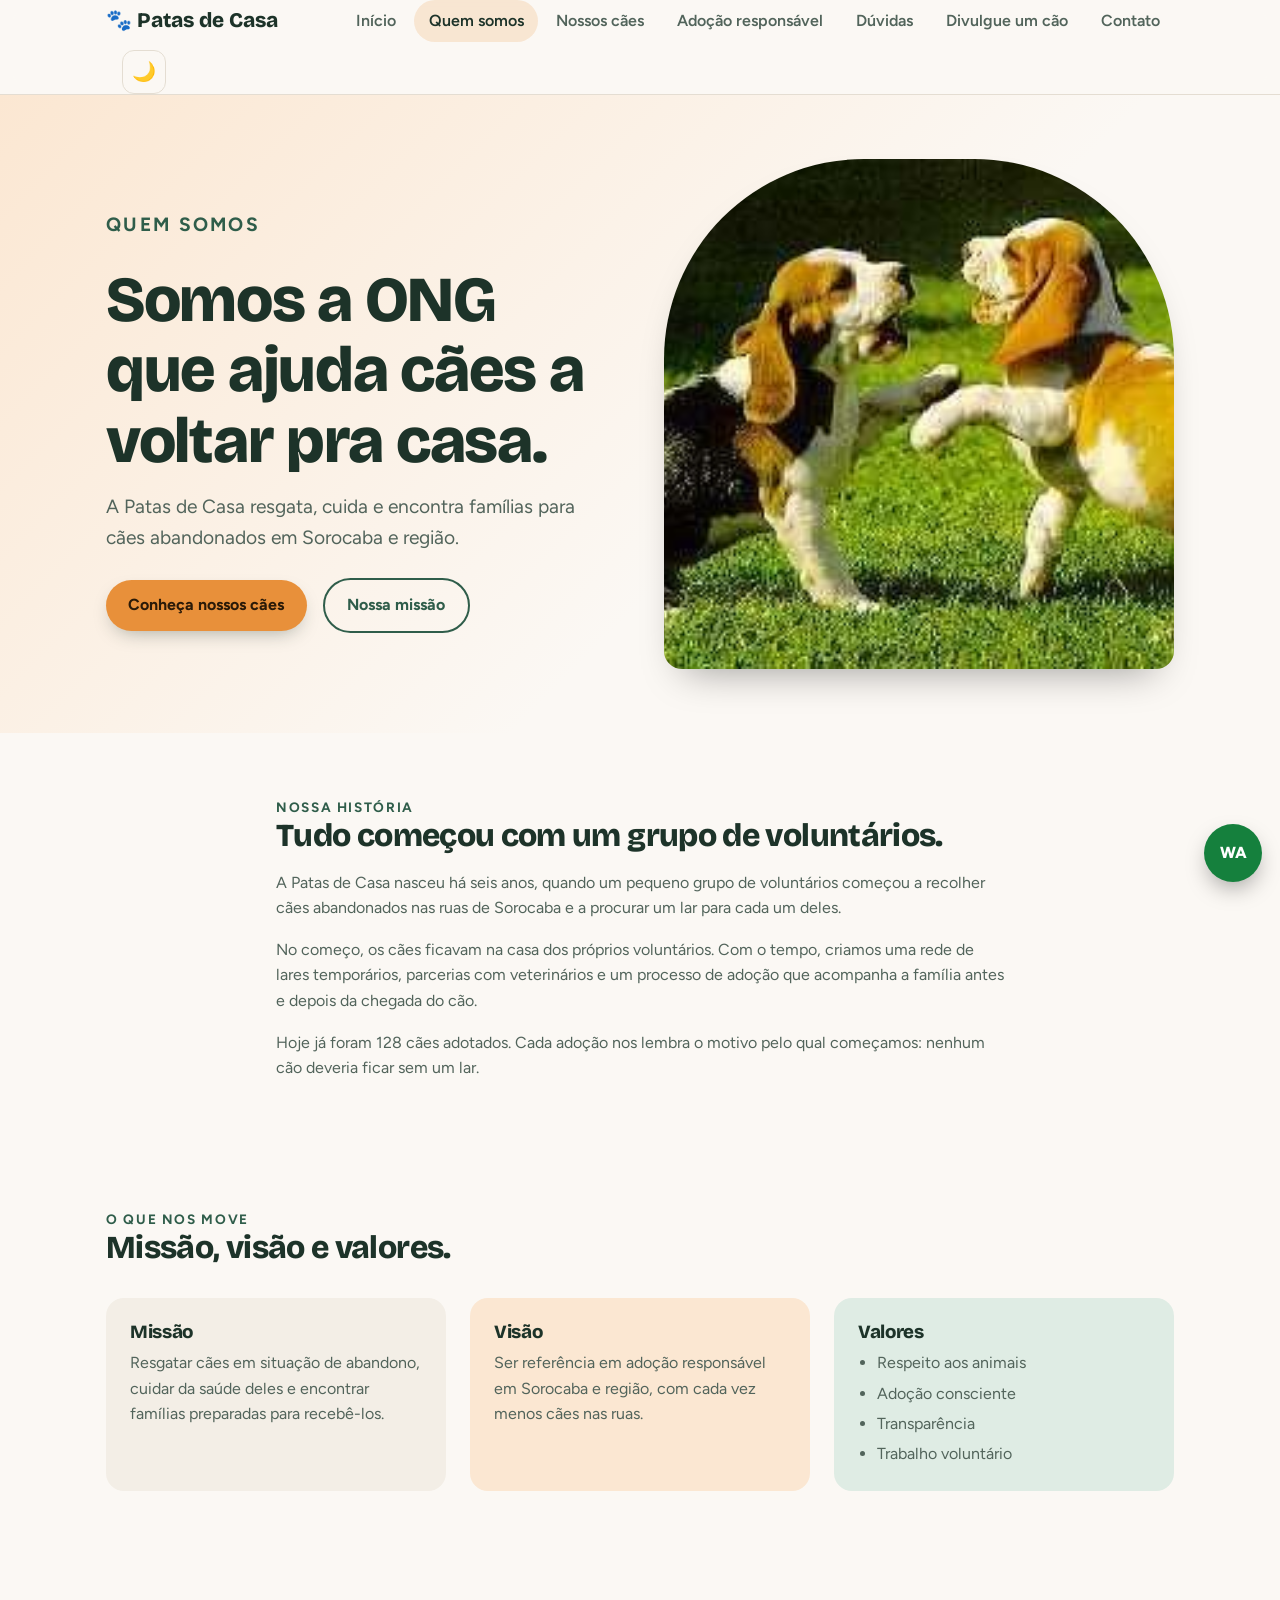
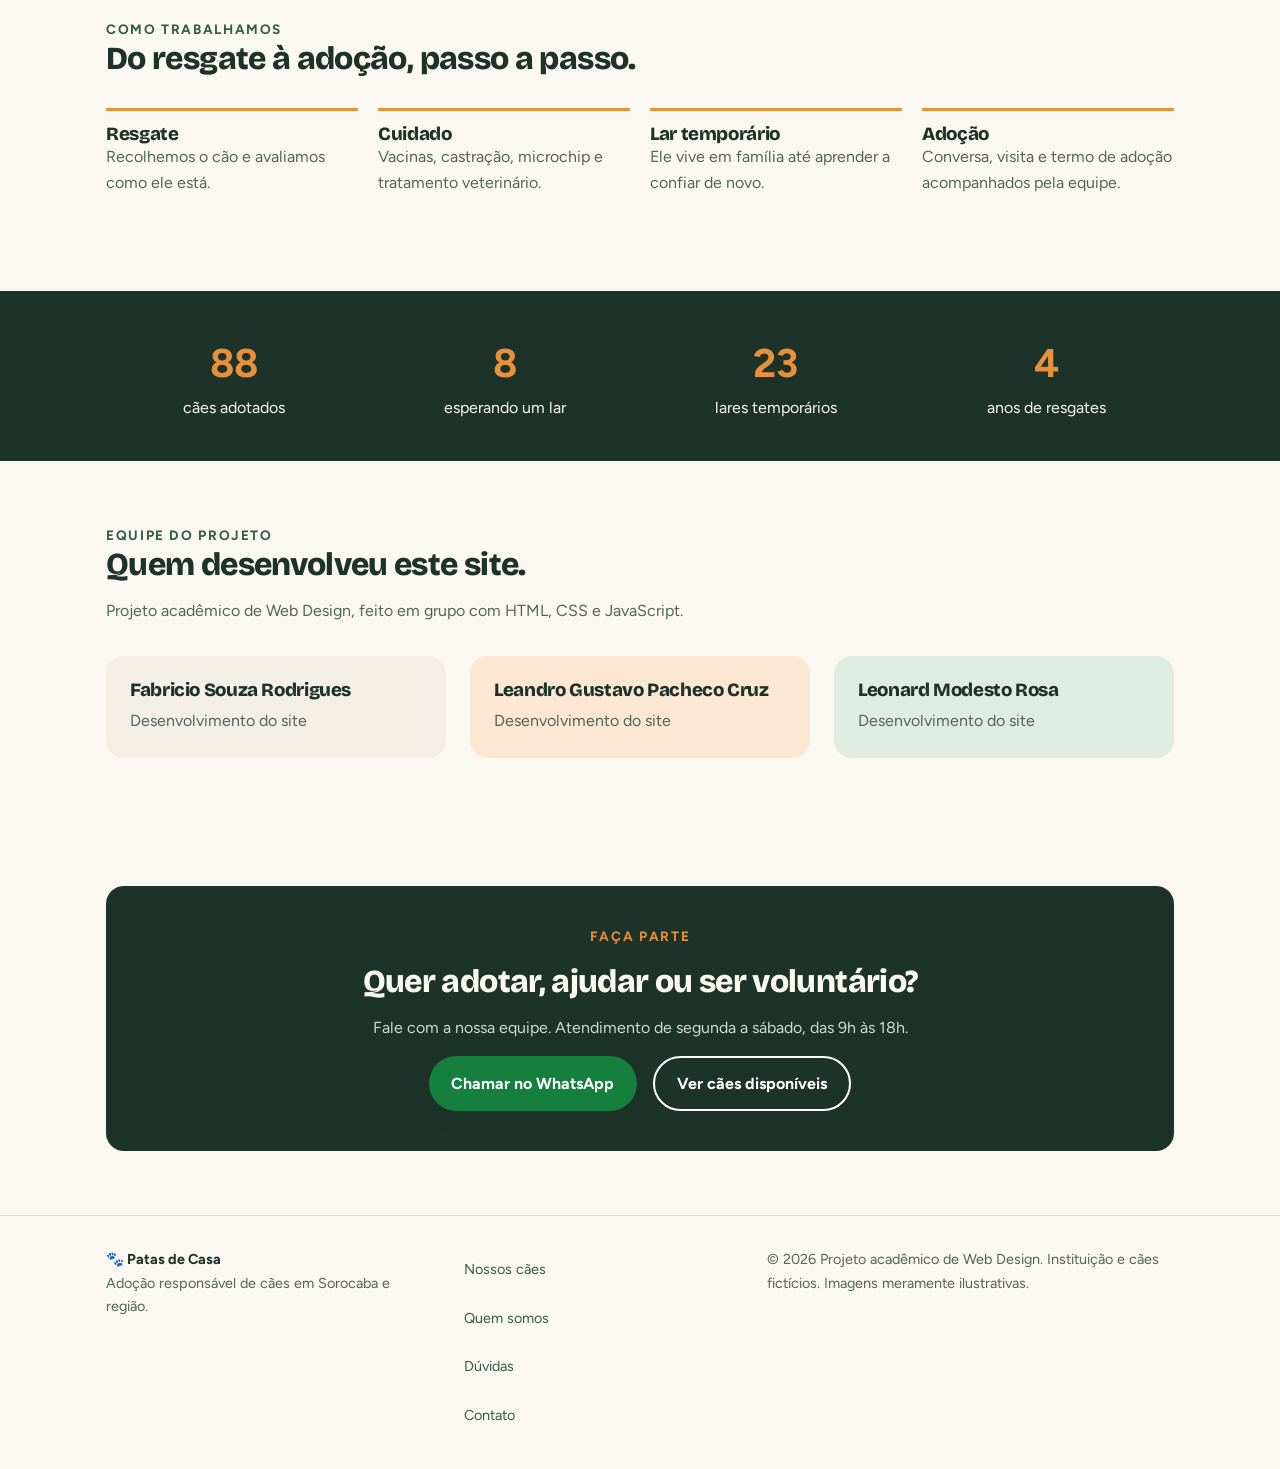
==== quem-somos.html @ 59cb6c32 "1.7.1 - Add dados na pagina Quem somos" ====
<!DOCTYPE html>
<!-- Página "Quem somos": usa o mesmo style.css e o mesmo js/script.js do index.html. -->
<html lang="pt-BR">
<head>
  <!-- Codificação UTF-8: garante acentos e emojis corretos. -->
  <meta charset="UTF-8">
  <!-- Faz a página se ajustar à largura do celular. -->
  <meta name="viewport" content="width=device-width, initial-scale=1">
  <!-- Título da aba e descrição para buscadores (SEO): cada página tem os seus. -->
  <title>Quem somos | Patas de Casa</title>
  <meta name="description" content="Conheça a Patas de Casa: nossa história, missão, visão, valores e como resgatamos e damos um lar a cães em Sorocaba e região.">
  <link rel="preconnect" href="https://fonts.googleapis.com">
  <link rel="stylesheet" href="https://fonts.googleapis.com/css2?family=Bricolage+Grotesque:wght@800&family=Figtree:wght@400;600;700&display=swap">
  <!-- CSS externo: o mesmo arquivo do index.html. -->
  <link rel="stylesheet" href="style.css">
  <!-- Define o tema ANTES da página ser desenhada (evita "piscar" de cor). -->
  <script>
    try {
      var tema = localStorage.getItem("tema") || (matchMedia("(prefers-color-scheme: dark)").matches ? "escuro" : "claro");
      document.documentElement.setAttribute("data-tema", tema);
    } catch (erro) { /* sem localStorage: o script.js define o tema depois */ }
  </script>
</head>
<body>

<!-- CABEÇALHO igual ao do index.html. Os links usam index.html#id para voltar à página inicial na seção certa. -->
<header class="site-header">
  <nav class="wrap nav" aria-label="Menu principal">
    <a class="logo" href="index.html">🐾 Patas de Casa</a>
    <button class="menu-toggle" type="button" aria-expanded="false" aria-controls="menu" aria-label="Abrir menu">☰</button>
    <ul class="menu" id="menu">
      <li><a href="index.html#inicio">Início</a></li>
      <!-- aria-current="page" marca a página atual (leitores de tela leem isso e o CSS destaca o link). -->
      <li><a href="quem-somos.html" aria-current="page">Quem somos</a></li>
      <li><a href="index.html#caes">Nossos cães</a></li>
      <li><a href="index.html#guia">Adoção responsável</a></li>
      <li><a href="index.html#faq">Dúvidas</a></li>
      <li><a href="index.html#divulgue">Divulgue um cão</a></li>
      <li><a href="index.html#sobre">Contato</a></li>
    </ul>
    <button class="tema-toggle" type="button" aria-label="Ativar tema escuro">🌙</button>
  </nav>
</header>

<main>
  <!-- ABERTURA: título (h1) e foto. O id="inicio" é o destino do botão de voltar ao topo. -->
  <section id="inicio" class="hero">
    <div class="wrap hero-grid">
      <div>
        <p class="eyebrow">Quem somos</p>
        <h1>Somos a ONG que ajuda cães a voltar pra casa.</h1>
        <p>A Patas de Casa resgata, cuida e encontra famílias para cães abandonados em Sorocaba e região.</p>
        <div class="hero-actions">
          <a class="btn" href="index.html#caes">Conheça nossos cães</a>
          <a class="btn btn-outline" href="#missao">Nossa missão</a>
        </div>
      </div>
      <img src="img/hero-brincando.jpg" alt="Dois filhotes de beagle brincando na grama">
    </div>
  </section>

  <!-- NOSSA HISTÓRIA: texto corrido em uma coluna estreita (mais fácil de ler). -->
  <section id="historia">
    <div class="wrap texto-largo">
      <p class="eyebrow">Nossa história</p>
      <h2>Tudo começou com um grupo de voluntários.</h2>
      <p>A Patas de Casa nasceu há seis anos, quando um pequeno grupo de voluntários começou a recolher cães abandonados nas ruas de Sorocaba e a procurar um lar para cada um deles.</p>
      <p>No começo, os cães ficavam na casa dos próprios voluntários. Com o tempo, criamos uma rede de lares temporários, parcerias com veterinários e um processo de adoção que acompanha a família antes e depois da chegada do cão.</p>
      <p>Hoje já foram 128 cães adotados. Cada adoção nos lembra o motivo pelo qual começamos: nenhum cão deveria ficar sem um lar.</p>
    </div>
  </section>

  <!-- MISSÃO, VISÃO E VALORES: 3 cartões (reaproveita as classes help-grid e help do CSS). -->
  <section id="missao">
    <div class="wrap">
      <p class="eyebrow">O que nos move</p>
      <h2>Missão, visão e valores.</h2>
      <div class="help-grid">
        <article class="help">
          <h3>Missão</h3>
          <p>Resgatar cães em situação de abandono, cuidar da saúde deles e encontrar famílias preparadas para recebê-los.</p>
        </article>
        <article class="help">
          <h3>Visão</h3>
          <p>Ser referência em adoção responsável em Sorocaba e região, com cada vez menos cães nas ruas.</p>
        </article>
        <article class="help">
          <h3>Valores</h3>
          <ul class="lista-valores">
            <li>Respeito aos animais</li>
            <li>Adoção consciente</li>
            <li>Transparência</li>
            <li>Trabalho voluntário</li>
          </ul>
        </article>
      </div>
    </div>
  </section>

  <!-- COMO TRABALHAMOS: 4 passos em lista ordenada (ol), igual ao guia do index.html. -->
  <section id="trabalho">
    <div class="wrap">
      <p class="eyebrow">Como trabalhamos</p>
      <h2>Do resgate à adoção, passo a passo.</h2>
      <ol class="steps">
        <li><h3>Resgate</h3><p>Recolhemos o cão e avaliamos como ele está.</p></li>
        <li><h3>Cuidado</h3><p>Vacinas, castração, microchip e tratamento veterinário.</p></li>
        <li><h3>Lar temporário</h3><p>Ele vive em família até aprender a confiar de novo.</p></li>
        <li><h3>Adoção</h3><p>Conversa, visita e termo de adoção acompanhados pela equipe.</p></li>
      </ol>
    </div>
  </section>

  <!-- NÚMEROS: mesma faixa do index.html (o JavaScript anima a contagem quando ela aparece na tela). -->
  <div class="stats">
    <div class="wrap">
      <div><strong>128</strong>cães adotados</div>
      <div><strong>12</strong>esperando um lar</div>
      <div><strong>34</strong>lares temporários</div>
      <div><strong>6</strong>anos de resgates</div>
    </div>
  </div>

  <!-- EQUIPE DO PROJETO: quem desenvolveu este site. -->
  <section id="equipe">
    <div class="wrap">
      <p class="eyebrow">Equipe do projeto</p>
      <h2>Quem desenvolveu este site.</h2>
      <p>Projeto acadêmico de Web Design, feito em grupo com HTML, CSS e JavaScript.</p>
      <div class="help-grid">
        <article class="help">
          <h3>Fabricio Souza Rodrigues</h3>
          <p>Desenvolvimento do site</p>
        </article>
        <article class="help">
          <h3>Leandro Gustavo Pacheco Cruz</h3>
          <p>Desenvolvimento do site</p>
        </article>
        <article class="help">
          <h3>Leonard Modesto Rosa</h3>
          <p>Desenvolvimento do site</p>
        </article>
      </div>
    </div>
  </section>

  <!-- CHAMADA FINAL: cartão escuro com dois botões. O id="sobre" é o mesmo do index.html. -->
  <section id="sobre">
    <div class="wrap">
      <div class="contact center">
        <p class="eyebrow" style="color: var(--accent);">Faça parte</p>
        <h2>Quer adotar, ajudar ou ser voluntário?</h2>
        <p>Fale com a nossa equipe. Atendimento de segunda a sábado, das 9h às 18h.</p>
        <div class="contact-actions">
          <a class="btn btn-whats" href="https://wa.me/5514996895439">Chamar no WhatsApp</a>
          <a class="btn btn-outline" href="index.html#caes">Ver cães disponíveis</a>
        </div>
      </div>
    </div>
  </section>
</main>

<!-- RODAPÉ igual ao do index.html. O número do ano é preenchido pelo JavaScript. -->
<footer class="site-footer">
  <div class="wrap footer-grid">
    <div>
      <strong>🐾 Patas de Casa</strong>
      <p>Adoção responsável de cães em Sorocaba e região.</p>
    </div>
    <nav aria-label="Rodapé">
      <a href="index.html#caes">Nossos cães</a>
      <a href="quem-somos.html">Quem somos</a>
      <a href="index.html#faq">Dúvidas</a>
      <a href="index.html#sobre">Contato</a>
    </nav>
    <p>© <span id="ano">2026</span> Projeto acadêmico de Web Design. Instituição e cães fictícios. Imagens meramente ilustrativas.</p>
  </div>
</footer>

<aside aria-label="Atalhos">
  <a class="topo" href="#inicio" aria-label="Voltar ao topo">↑</a>
  <a class="whats-float" href="https://wa.me/5514996895439" aria-label="Falar com a equipe pelo WhatsApp">WA</a>
</aside>

<!-- JavaScript: o mesmo script do index.html (cada função confere se os elementos existem, então não dá erro aqui). -->
<script src="js/script.js"></script>

</body>
</html>
---- style.css ----
/* =========================================================
   PATAS DE CASA - style.css (CSS externo, ligado pelo <link>)
   Propriedades "extras" estao marcadas com [EXTRA n]
   ========================================================= */

/* ---------- 1. Variaveis e reset ---------- */
/* VARIÁVEIS CSS: guardam as cores. Para mudar o visual do site todo, edite aqui. */
:root {
  --bg: #fbf8f4;
  --ink: #1d3329;
  --soft: #52645b;
  --line: #e4ddd2;
  --accent: #e8903a;
  --forest: #2f5d4a;
  --whats: #15803d; /* verde escurecido: branco sobre ele tem contraste 5,0:1 (o mínimo é 4,5:1) */
}
/* Reset: tira margens padrão e faz width/height incluírem padding e borda (box-sizing). */
* { box-sizing: border-box; margin: 0; padding: 0; }

/* ---------- 2. Texto e cores ---------- */
/* Rolagem suave ao clicar nos links do menu. */
html { scroll-behavior: smooth; }              /* [EXTRA 1] rolagem suave */
/* Estilo base: fonte, tamanho, cor do texto e fundo. */
body {
  font-family: "Figtree", "Segoe UI", sans-serif;  /* font-family */
  font-size: 1rem;                                 /* font-size */
  line-height: 1.6;                                /* line-height */
  color: var(--ink);                               /* color */
  background-color: var(--bg);                     /* background-color */
}
/* Estilo comum dos títulos: fonte, peso, espaçamento entre letras. */
h1, h2, h3 {
  font-family: "Bricolage Grotesque", "Trebuchet MS", sans-serif;
  font-weight: 800;                                /* font-weight */
  line-height: 1.1;
  letter-spacing: -0.02em;                         /* letter-spacing */
  text-wrap: balance;                              /* [EXTRA 2] quebra equilibrada */
}
/* Título principal com tamanho fluido (clamp: mínimo, ideal, máximo). */
h1 { font-size: clamp(2.4rem, 6vw, 4rem); }        /* [EXTRA 3] clamp(): fonte fluida */
/* Tamanho e margem inferior dos subtítulos. */
h2 { font-size: 2rem; margin-bottom: 1rem; }       /* margin */
/* Parágrafos em cinza-esverdeado, mais suave que o texto principal. */
p { color: var(--soft); }
/* Links sem sublinhado, na cor verde de apoio. */
a { color: var(--forest); text-decoration: none; } /* text-decoration */
/* Cor do texto quando o usuário o seleciona. */
::selection { background: var(--accent); color: #fff; } /* [EXTRA 4] cor ao selecionar texto */
/* Imagens nunca passam da largura da caixa (responsivo). */
img { max-width: 100%; display: block; }
/* Pequeno rótulo em maiúsculas acima dos títulos. */
.eyebrow { text-transform: uppercase; letter-spacing: 0.12em; font-size: 0.85rem; font-weight: 700; color: var(--forest); } /* text-transform */

/* ---------- 3. Caixa, largura e alinhamento ---------- */
/* Contêiner central: limita a largura a 1100px e centraliza com margin auto. */
.wrap { width: 100%; max-width: 1100px; margin: 0 auto; padding: 0 16px; } /* width, max-width, margin */
/* Espaço vertical das seções; scroll-margin-top evita o menu fixo cobrir o título. */
section { padding: 4rem 0; scroll-margin-top: 80px; } /* [EXTRA 5] ancora nao fica escondida sob o menu */
/* Centraliza o texto. */
.center { text-align: center; }                    /* text-align */

/* ---------- 4. Cabecalho fixo e menu (position, flexbox) ---------- */
/* Cabeçalho fixo (sticky) com efeito de vidro fosco (backdrop-filter). */
.site-header {
  position: sticky; top: 0; z-index: 50;           /* position, z-index */
  background-color: rgba(251, 248, 244, 0.85);
  backdrop-filter: blur(10px);                     /* [EXTRA 6] vidro fosco */
  border-bottom: 1px solid var(--line);            /* border */
}
/* Flexbox: logo à esquerda e menu à direita, alinhados ao centro vertical. */
.nav { display: flex; justify-content: space-between; align-items: center; min-height: 70px; flex-wrap: wrap; gap: 0.5rem; } /* display:flex */
/* Estilo do nome Patas de Casa. */
.logo { font-family: "Bricolage Grotesque", sans-serif; font-size: 1.3rem; font-weight: 800; color: var(--ink); }
/* Links em linha (flex), sem marcadores de lista. */
.menu { display: flex; gap: 0.25rem; list-style: none; flex-wrap: wrap; } /* list-style */
/* Links do menu em formato de pílula (border-radius alto). */
.menu a { display: block; padding: 0.5rem 0.9rem; border-radius: 999px; color: var(--soft); font-weight: 600; transition: background-color 0.2s, color 0.2s; }
/* Ao passar o mouse, o link ganha fundo e cor mais escura. */
.menu a:hover { background-color: #f3eee6; color: var(--ink); }  /* :hover */

/* ---------- 5. Botoes ---------- */
/* Botão base: pílula laranja com sombra e transição suave. */
.btn {
  padding: 0.8rem 1.4rem;                          /* display: veja bloco 22 (inline-flex) */
  border-radius: 999px;                            /* border-radius */
  background-color: var(--accent); color: #2a1a08; font-weight: 700;
  box-shadow: 0 8px 20px -8px rgba(29, 51, 41, 0.4); /* box-shadow */
  cursor: pointer;                                 /* cursor */
  transition: transform 0.2s ease, box-shadow 0.2s ease; /* transition */
}
/* No hover o botão sobe 3px (transform) e a sombra aumenta. */
.btn:hover { transform: translateY(-3px); box-shadow: 0 14px 24px -10px rgba(29, 51, 41, 0.5); } /* [EXTRA 7] transform */
/* Variação verde do botão, para ações de WhatsApp. */
.btn-whats { background-color: var(--whats); color: #fff; }
/* Contorno visível ao navegar pelo teclado (acessibilidade). */
.btn:focus-visible, input:focus-visible, textarea:focus-visible { outline: 3px solid var(--accent); outline-offset: 3px; }

/* ---------- 6. Hero (grid + gradiente) ---------- */
/* Fundo em degradê (linear-gradient) da seção inicial. */
.hero { background: linear-gradient(135deg, #fbe7d2 0%, var(--bg) 60%); } /* [EXTRA 8] gradiente */
/* Grid de 2 colunas iguais com espaço (gap) entre elas. */
.hero-grid { display: grid; grid-template-columns: 1fr 1fr; gap: 3rem; align-items: center; } /* display:grid */
/* Parágrafo do hero: margens e fonte maior. */
.hero-grid p { margin: 1rem 0 1.5rem; font-size: 1.2rem; }
/* Foto com topo em arco, quadrada (aspect-ratio) e sem distorção (object-fit: cover). */
.hero img { border-radius: 200px 200px 18px 18px; width: 100%; aspect-ratio: 1 / 1; object-fit: cover; box-shadow: 0 20px 40px -20px rgba(0,0,0,.4); } /* [EXTRA 9] aspect-ratio + object-fit */

/* ---------- 7. Numeros ---------- */
/* Faixa escura dos números. */
.stats { background-color: var(--ink); color: var(--bg); padding: 2.5rem 0; }
/* Texto centralizado. A organização em colunas agora é flexbox (bloco 22). */
.stats .wrap { text-align: center; }
/* Números grandes em laranja. */
.stats strong { display: block; font-size: 2.5rem; color: var(--accent); }

/* ---------- 8. Cards dos caes ---------- */
/* Grade responsiva: auto-fill com minmax cria quantas colunas de 240px couberem. */
.dog-grid { display: grid; grid-template-columns: repeat(auto-fill, minmax(240px, 1fr)); gap: 1.5rem; margin-top: 2rem; }
/* Card branco com borda, cantos arredondados e transição para o hover. */
.dog-card { background-color: #fff; border: 1px solid var(--line); border-radius: 18px; overflow: hidden; transition: transform 0.25s, box-shadow 0.25s; } /* overflow */
/* Efeito de elevação ao passar o mouse. */
.dog-card:hover { transform: translateY(-6px); box-shadow: 0 16px 30px -14px rgba(29, 51, 41, 0.35); }
/* Foto com altura fixa, cortada com object-fit: cover. */
.dog-card img { width: 100%; height: 220px; object-fit: cover; transition: transform 0.5s; }
/* Zoom leve na foto ao passar o mouse. */
.dog-card:hover img { transform: scale(1.08); }
/* overflow hidden: o zoom da foto não vaza para fora da moldura. position relative: referência para a etiqueta de sexo. */
.dog-card .photo { overflow: hidden; position: relative; }
/* Área de texto do card, organizada em grid com espaçamento. */
.dog-card .body { padding: 1rem 1.2rem 1.3rem; } /* layout flex: bloco 22 */
/* Tamanho do nome do cão. */
.dog-card h3 { font-size: 1.35rem; }
/* Etiquetinha arredondada (características do cão). */
.chip { display: inline-block; background-color: #fbe7d2; color: var(--ink); font-size: 0.8rem; font-weight: 600; padding: 0.2rem 0.65rem; border-radius: 999px; }
/* Cão adotado: foto em preto e branco e meio transparente. */
.adotado img { filter: grayscale(100%); opacity: 0.6; } /* [EXTRA 10] filter + opacity */

/* ---------- 9. Guia, tabela e listas ---------- */
/* Grade de 4 colunas para os passos da adoção. */
.steps { display: grid; grid-template-columns: repeat(4, 1fr); gap: 1.25rem; margin: 2rem 0; list-style: none; }
/* Linha laranja no topo de cada passo. */
.steps li { border-top: 3px solid var(--accent); padding-top: 0.8rem; }
/* Moldura da tabela; overflow-x auto cria rolagem horizontal no celular. */
.table-wrap { overflow-x: auto; border: 1px solid var(--line); border-radius: 18px; background-color: #fff; }
/* Tabela de largura total com bordas unidas (border-collapse). */
table { width: 100%; border-collapse: collapse; min-width: 520px; }
/* Espaçamento e linha inferior das células. */
th, td { text-align: left; padding: 0.85rem 1rem; border-bottom: 1px solid var(--line); }
/* Cabeçalho da tabela: fundo claro e letras maiúsculas. */
th { background-color: #f3eee6; font-size: 0.85rem; text-transform: uppercase; }
/* Destaca a linha da tabela sob o mouse. */
tr:hover td { background-color: #fbf3e8; }          /* hover na linha */

/* ---------- 10. Formulario ---------- */
/* Cartão do formulário (grid com espaço entre os campos). */
form { display: grid; gap: 1rem; max-width: 640px; background-color: #fff; border: 1px solid var(--line); border-radius: 18px; padding: 1.5rem; }
/* Rótulos dos campos em negrito. */
label { font-weight: 600; }
/* Campos herdam a fonte da página, ocupam toda a largura e têm borda arredondada. */
input, textarea { font: inherit; width: 100%; padding: 0.7rem 0.85rem; border: 1.5px solid var(--line); border-radius: 10px; accent-color: var(--accent); }
/* Campo em foco ganha borda verde. */
input:focus, textarea:focus { border-color: var(--forest); outline: none; }
/* Borda vermelha em campo inválido, só depois de preenchido (:placeholder-shown). */
input:invalid:not(:placeholder-shown), textarea:invalid:not(:placeholder-shown) { border-color: #b3402a; } /* validacao visual so com CSS */
/* Altura mínima e redimensionamento só na vertical. */
textarea { min-height: 120px; resize: vertical; }

/* ---------- 11. Contato, rodape e botao flutuante ---------- */
/* Cartão escuro da seção de contato. */
.contact { background-color: var(--ink); color: var(--bg); border-radius: 18px; padding: 2.5rem; }
/* Texto claro sobre o fundo escuro. */
.contact p { color: #cfdad3; margin-bottom: 1rem; }
/* Linha superior e espaçamento do rodapé. */
.site-footer { border-top: 1px solid var(--line); padding: 2rem 0; font-size: 0.9rem; }
/* Botão redondo fixo no canto da tela (position fixed, grid para centralizar). */
.whats-float { position: fixed; right: 18px; bottom: 18px; z-index: 60; width: 58px; height: 58px; border-radius: 50%; background-color: var(--whats); color: #fff; display: grid; place-items: center; font-weight: 800; box-shadow: 0 10px 24px -6px rgba(0,0,0,.4); }

/* ---------- 12. Animacao ---------- */
/* Animação: elementos surgem subindo e ganhando opacidade. */
@keyframes surgir { from { opacity: 0; transform: translateY(14px); } to { opacity: 1; transform: none; } } /* [EXTRA 11] @keyframes */
/* Aplica a animação surgir ao hero e aos cards. */
.hero-grid, .dog-card { animation: surgir 0.6s ease both; } /* animation */

/* ---------- 13. Responsividade (@media) ---------- */
/* RESPONSIVIDADE (tablet): grades passam para 2 colunas. */
@media (max-width: 860px) {
  .hero-grid, .steps { grid-template-columns: 1fr 1fr; }
}
/* RESPONSIVIDADE (celular): grades de 1 coluna e menu centralizado. */
@media (max-width: 560px) {
  .hero-grid, .steps { grid-template-columns: 1fr; }
  .nav { justify-content: center; }
  h2 { font-size: 1.6rem; }
}
/* Quem prefere menos movimento no sistema fica sem animações. */
@media (prefers-reduced-motion: reduce) { * { animation: none !important; transition: none !important; } }

/* =========================================================
   NOVOS RECURSOS (versao 2)
   ========================================================= */

/* ---------- 14. Filtros 100% CSS (radio + :has) ---------- */
/* Caixa branca que contém os grupos de filtro. */
.filtros {
  display: flex;
  flex-wrap: wrap;
  gap: 1rem 2rem;
  margin-top: 1.5rem;
  padding: 1rem 1.2rem;
  background-color: #fff;
  border: 1px solid var(--line);
  border-radius: 18px;
}
/* Remove a borda padrão e alinha título e botões em linha. */
.filtros fieldset {
  border: 0;
  display: flex;
  flex-wrap: wrap;
  align-items: center;
  gap: 0.4rem;
}
/* Título do grupo (PORTE, IDADE) em maiúsculas pequenas. */
.filtros legend {
  float: left;
  margin-right: 0.6rem;
  font-size: 0.8rem;
  font-weight: 700;
  text-transform: uppercase;
  color: var(--soft);
}
/* Esconde o botão de rádio sem tirá-lo do teclado (opacity 0 e 1px). */
.filtros input {
  position: absolute;
  opacity: 0;
  width: 1px;
  height: 1px;
}
/* O label vira um botão em formato de pílula (min-height 44px: área de toque confortável no celular). */
.filtros label {
  min-height: 44px;
  display: inline-flex;
  align-items: center;
  padding: 0.4rem 0.9rem;
  border-radius: 999px;
  background-color: #f3eee6;
  font-size: 0.9rem;
  font-weight: 600;
  cursor: pointer;
  transition: background-color 0.2s, color 0.2s;
}
/* Cor de destaque ao passar o mouse. */
.filtros label:hover { background-color: #fbe7d2; }
/* Opção marcada: fica escura. O + pega o label logo após o input. */
.filtros input:checked + label { background-color: var(--ink); color: var(--bg); }
/* Contorno de foco para quem navega pelo teclado. */
.filtros input:focus-visible + label { outline: 3px solid var(--accent); outline-offset: 2px; }

/* FILTRO: se um rádio está marcado (:checked), esconde (display none) os cards que não combinam. :has() permite o pai reagir ao filho. */
#caes:has(#p-pequeno:checked) .dog-card:not([data-porte="Pequeno"]),
#caes:has(#p-medio:checked) .dog-card:not([data-porte="Médio"]),
#caes:has(#p-grande:checked) .dog-card:not([data-porte="Grande"]),
#caes:has(#i-filhote:checked) .dog-card:not([data-idade="Filhote"]),
#caes:has(#i-adulto:checked) .dog-card:not([data-idade="Adulto"]),
#caes:has(#i-idoso:checked) .dog-card:not([data-idade="Idoso"]) {
  display: none;
}

/* ---------- 15. Cards: etiqueta, carteirinha e historia ---------- */
/* Etiqueta posicionada sobre a foto (position absolute). */
.dog-card .tag {
  position: absolute;
  top: 12px;
  left: 12px;
  padding: 0.2rem 0.65rem;
  border-radius: 999px;
  background-color: #fff;
  color: var(--ink);
  font-size: 0.78rem;
  font-weight: 700;
}
/* Idade menor e mais clara ao lado do nome. */
.dog-card small { font-size: 0.85rem; color: var(--soft); font-weight: 600; }
/* Carteirinha de saúde em linha, com quebra automática. */
.saude {
  display: flex;
  flex-wrap: wrap;
  gap: 0.3rem 0.8rem;
  list-style: none;
  font-size: 0.82rem;
}
/* Insere o símbolo ✓ antes de cada item sem mexer no HTML. */
.saude li::before {
  content: "✓ ";
  color: #2f7d4f;
  font-weight: 800;
}
/* Linha tracejada separando a história do restante. */
.dog-card details {
  border-top: 1px dashed var(--line);
  padding-top: 0.5rem;
}
/* O texto Ver história parece clicável (cursor pointer). */
.dog-card summary {
  cursor: pointer;
  font-weight: 700;
  color: var(--forest);
}
/* Texto da história. */
.dog-card details p { margin-top: 0.4rem; font-size: 0.92rem; }
/* Botão de adoção centralizado. */
.dog-card .btn { text-align: center; }

/* ---------- 16. Depoimentos ---------- */
/* Grade de 3 depoimentos. */
.quotes {
  display: grid;
  grid-template-columns: repeat(3, 1fr);
  gap: 1.5rem;
  margin-top: 2rem;
}
/* Cartão de depoimento. */
.quote {
  display: grid;
  gap: 1rem;
  align-content: space-between;
  padding: 1.5rem;
  background-color: #fff;
  border: 1px solid var(--line);
  border-radius: 18px;
}
/* Aspas grandes decorativas geradas por CSS. */
.quote blockquote::before {
  content: "“";
  display: block;
  font-family: "Bricolage Grotesque", serif;
  font-size: 3rem;
  line-height: 0.6;
  color: var(--accent);
}
/* Foto e nome lado a lado (flex). */
.quote figcaption {
  display: flex;
  align-items: center;
  gap: 0.7rem;
}
/* Foto redonda (border-radius 50%). */
.quote figcaption img {
  width: 44px;
  height: 44px;
  border-radius: 50%;
  object-fit: cover;
}

/* ---------- 17. FAQ com <details> ---------- */
/* Fundo bege para diferenciar a seção de dúvidas. */
#faq { background-color: #f3eee6; }
/* Cartão de cada pergunta com borda lateral. */
.faq-item {
  max-width: 760px;
  margin-top: 0.8rem;
  padding: 1rem 1.2rem;
  background-color: #fff;
  border-radius: 12px;
  border-left: 4px solid var(--line);
  transition: border-color 0.2s;
}
/* Quando aberta, a borda lateral fica laranja (seletor de atributo). */
.faq-item[open] { border-left-color: var(--accent); }
/* Pergunta clicável em negrito. */
.faq-item summary { cursor: pointer; font-weight: 700; }
/* Resposta com espaço acima. */
.faq-item p { margin-top: 0.6rem; }

/* ---------- 18. Como ajudar ---------- */
/* Espaço acima dos cartões. A organização em colunas é flexbox (bloco 22). */
.help-grid {
  margin-top: 2rem;
}
/* Cartão de ajuda com transição. */
.help {
  padding: 1.5rem;
  border-radius: 18px;
  background-color: #f3eee6;
  transition: transform 0.25s;
}
/* Sobe um pouco ao passar o mouse. */
.help:hover { transform: translateY(-4px); }
/* nth-child escolhe o 2º cartão: fundo laranja claro. */
.help:nth-child(2) { background-color: #fbe7d2; }
/* 3º cartão: fundo verde claro. */
.help:nth-child(3) { background-color: #dfece4; }
/* Espaço abaixo do título do cartão. */
.help h3 { margin-bottom: 0.5rem; }

/* ---------- 19. Rodape e voltar ao topo ---------- */
/* Rodapé em 3 colunas. */
.footer-grid {
  display: grid;
  grid-template-columns: 1.2fr 1fr 1.5fr;
  gap: 2rem;
  align-items: start;
}
/* Links do rodapé um embaixo do outro: flex-direction: column (bloco 22). */
/* Sublinha o link ao passar o mouse. */
.footer-grid a:hover { text-decoration: underline; }
/* Botão fixo no canto esquerdo para voltar ao topo. */
.topo {
  position: fixed;
  left: 18px;
  bottom: 18px;
  z-index: 60;
  width: 46px;
  height: 46px;
  display: grid;
  place-items: center;
  border-radius: 50%;
  background-color: var(--ink);
  color: var(--bg);
  font-weight: 800;
  transition: transform 0.2s;
}
/* Sobe levemente no hover. */
.topo:hover { transform: translateY(-4px); }

/* ---------- 20. Tema escuro ---------- */
/* O <html> recebe data-tema="claro" ou data-tema="escuro" (pelo script no <head> e pelo botão de tema).
   Sem escolha salva, o tema inicial é o do sistema (prefers-color-scheme). */

/* Cores base do tema escuro: trocam as variáveis. */
:root[data-tema="escuro"] {
  --bg: #121a16;
  --ink: #ecf1ed;
  --soft: #a9b8af;
  --line: #2d3b34;
  --forest: #8cc7a8;
}

/* Fundos e textos do tema escuro. O "&" representa o elemento de cima (:where(...)).
   O :where() não soma peso ao seletor, então estas regras têm a mesma força que tinham no @media. */
:where(:root[data-tema="escuro"]) {
  & .site-header { background-color: rgba(18, 26, 22, 0.85); }
  & .dog-card, & .filtros, & .quote, & form, & .table-wrap, & .faq-item, & .dog-card .tag { background-color: #1a241f; }
  & .hero { background: linear-gradient(135deg, #3a2a19 0%, var(--bg) 60%); }
  & #faq, & .help, & th, & .filtros label { background-color: #1f2b25; }
  & .help:nth-child(2) { background-color: #3a2a19; }
  & .help:nth-child(3) { background-color: #1d3329; }
  & .stats, & .contact, & .topo { background-color: #1f2b25; color: var(--ink); }
  & .chip { background-color: #3a2a19; color: var(--ink); }
  & .menu a:hover, & tr:hover td { background-color: #1f2b25; }
  & .dog-card .tag { color: var(--ink); }
}

/* ---------- 21. Responsividade extra e impressao ---------- */
/* RESPONSIVIDADE (novas seções): depoimentos, ajuda e rodapé em 1 coluna. */
@media (max-width: 860px) {
  .quotes, .footer-grid { grid-template-columns: 1fr; }
}
/* =========================================================
   22. FLEXBOX: 20 propriedades para organizar de forma responsiva
   Cada propriedade pedida está marcada com [FLEX n].
   (Propriedades que se repetem em outros elementos aparecem como "reuso".)
   Atenção: vários seletores deste bloco (.btn, .dog-card, .help...) já existem em blocos
   anteriores. Isso é proposital: aqui ficam só as regras de flexbox, juntas para consulta.
   O navegador junta as duas regras e, em caso de conflito, vale a última escrita.
   ========================================================= */

/* Botões do topo: dois botões lado a lado que quebram de linha no celular. */
.hero-actions {
  display: flex;               /* [FLEX 1]  display: flex -> cria o container flex */
  flex-wrap: wrap;             /* [FLEX 4]  flex-wrap -> permite quebrar de linha (responsivo) */
  align-items: center;         /* [FLEX 7]  align-items -> alinha os botões no eixo vertical */
  gap: 1rem;                   /* [FLEX 9]  gap -> espaço entre os botões */
  margin-top: 0.5rem;
}

/* Todo botão vira um mini container flex em linha e centraliza o texto. */
.btn {
  display: inline-flex;        /* [FLEX 2]  display: inline-flex -> flex que não ocupa a linha toda */
  justify-content: center;     /* reuso: centraliza no eixo horizontal */
  align-items: center;         /* reuso: centraliza no eixo vertical */
  gap: 0.5rem;                 /* reuso */
}

/* Botão secundário (só o contorno). */
.btn-outline { background-color: transparent; color: var(--forest); border: 2px solid var(--forest); box-shadow: none; }
.contact .btn-outline { color: #fff; border-color: #fff; }

/* Etiquetas (chips) dos cães: quebram de linha quando faltar espaço. */
.chips {
  display: flex;               /* reuso */
  flex-flow: row wrap;         /* [FLEX 5]  flex-flow -> atalho de flex-direction + flex-wrap */
  row-gap: 0.4rem;             /* [FLEX 10] row-gap -> espaço entre as LINHAS */
  column-gap: 0.3rem;          /* [FLEX 11] column-gap -> espaço entre as COLUNAS */
}

/* Cartão do cão: coluna flex para que o botão "Quero adotar" fique sempre no rodapé. */
.dog-card {
  display: flex;               /* reuso */
  flex-direction: column;      /* [FLEX 3]  flex-direction -> empilha foto e texto */
}
.dog-card .body {
  flex: 1;                     /* [FLEX 18] flex -> atalho de grow/shrink/basis: o corpo ocupa o espaço que sobra */
  display: flex;               /* reuso */
  flex-direction: column;      /* reuso */
  gap: 0.5rem;
}
.dog-card .body .btn {
  align-self: stretch;         /* [FLEX 19] align-self -> este item ocupa toda a largura do card */
  margin-top: auto;            /* margem automática empurra o botão para baixo */
}
.dog-card .body > .chip {
  place-self: start;           /* [FLEX 20] place-self -> atalho de align-self + justify-self (o chip não estica) */
}

/* Faixa de números: 4 itens que se reorganizam sozinhos (sem @media para as colunas). */
.stats .wrap {
  display: flex;               /* reuso */
  flex-wrap: wrap;             /* reuso */
  justify-content: space-around; /* [FLEX 6] justify-content -> distribui o espaço entre os itens */
  gap: 1rem;                   /* reuso */
}
.stats .wrap > div {
  flex: 1 1 130px;             /* [FLEX 18] flex: cresce (1), encolhe (1) e começa com 130px */
  display: flex;               /* reuso */
  flex-direction: column;      /* reuso: número em cima, texto embaixo */
  place-items: center;         /* [FLEX 13] place-items -> atalho de align-items (+ justify-items) */
}

/* Cartões "Como ajudar": cada um cresce, encolhe e parte de 260px; quebram de linha sozinhos. */
.help-grid {
  display: flex;               /* reuso */
  flex-wrap: wrap;             /* reuso */
  justify-content: center;     /* reuso */
  gap: 1.5rem;                 /* reuso */
}
.help {
  flex-grow: 1;                /* [FLEX 15] flex-grow -> pode crescer para ocupar espaço livre */
  flex-shrink: 1;              /* [FLEX 16] flex-shrink -> pode encolher se faltar espaço */
  flex-basis: 260px;           /* [FLEX 17] flex-basis -> tamanho inicial antes de crescer/encolher */
}

/* Botões do cartão de contato centralizados no eixo horizontal e vertical. */
.contact-actions {
  display: flex;               /* reuso */
  flex-wrap: wrap;             /* reuso */
  place-content: center;       /* [FLEX 12] place-content -> atalho de align-content + justify-content */
  gap: 1rem;                   /* reuso */
}

/* Filtros: se as linhas quebrarem, ficam coladas no topo da caixa. */
.filtros { align-content: flex-start; } /* [FLEX 8] align-content -> alinha as LINHAS do container com quebra */

/* Links do rodapé em coluna. */
.footer-grid nav { display: flex; flex-direction: column; gap: 0.4rem; } /* reuso */

/* Celular: o número mais importante ("esperando um lar") sobe para o primeiro lugar. */
@media (max-width: 560px) {
  .stats .wrap > div:nth-child(2) { order: -1; } /* [FLEX 14] order -> muda a ordem visual (padrão é 0) */
}

/* =========================================================
   24. RESPONSIVIDADE EXTRA + ESTILOS DAS FUNCIONALIDADES EM JAVASCRIPT
   ========================================================= */

/* O atributo hidden sempre esconde, mesmo que outra regra defina display (flex, grid...). */
[hidden] { display: none !important; }

/* ---- Menu hambúrguer ---- */
/* Botão ☰: escondido no computador. Em telas pequenas ele aparece (veja o @media abaixo). */
.menu-toggle { display: none; min-width: 44px; min-height: 44px; border: 1px solid var(--line); border-radius: 12px; background-color: transparent; color: var(--ink); font-size: 1.4rem; line-height: 1; cursor: pointer; }
/* Até 1100px de largura o menu não cabe em uma linha: ele vira um painel que o botão abre e fecha.
   A classe "js" garante que, sem JavaScript, o menu continua visível como antes. */
@media (max-width: 1100px) {
  .js .menu-toggle { display: inline-flex; align-items: center; justify-content: center; }
  .js .nav { justify-content: space-between; }
  .js .menu { display: none; flex-direction: column; width: 100%; padding-bottom: 0.75rem; }
  .js .menu.open { display: flex; }
  .js .menu a { padding: 0.75rem 0.9rem; }
}

/* ---- Botão "voltar ao topo": só aparece depois de rolar a página (classe "visivel" vem do JavaScript) ---- */
.js .topo { opacity: 0; pointer-events: none; transition: opacity 0.25s, transform 0.2s; }
.js .topo.visivel { opacity: 1; pointer-events: auto; }

/* ---- Busca por nome ---- */
.busca { display: grid; gap: 0.4rem; max-width: 420px; margin-top: 1.5rem; }
.busca label { font-weight: 700; }
.busca input { width: 100%; min-height: 44px; padding: 0.6rem 1rem; border: 1px solid var(--line); border-radius: 999px; background-color: #fff; color: var(--ink); font: inherit; }

/* ---- Contador de resultados e botão "Limpar filtros" ---- */
.resultado { display: flex; flex-wrap: wrap; align-items: center; justify-content: space-between; gap: 0.5rem 1rem; margin-top: 1rem; }
#contagem { color: var(--soft); font-weight: 600; }
.btn-link { min-height: 44px; padding: 0 0.5rem; border: 0; background: none; color: var(--forest); font: inherit; font-weight: 700; text-decoration: underline; cursor: pointer; }
.sem-resultado { margin-top: 1.5rem; padding: 1.2rem; border: 1px dashed var(--line); border-radius: 18px; text-align: center; color: var(--soft); }
/* Card escondido pela busca (a classe é colocada pelo JavaScript). */
.dog-card.sem-busca { display: none; }

/* ---- Formulário: contador, erro e confirmação ---- */
.ajuda { font-size: 0.9rem; color: var(--soft); }
.erro { font-weight: 600; color: #b3402a; }
.erro:empty { display: none; }
.sucesso { padding: 0.8rem 1rem; border-radius: 12px; background-color: #e3f3e9; color: #14532d; font-weight: 600; }
form textarea.invalido { border-color: #b3402a; outline-color: #b3402a; }

/* ---- Alvos de toque: botões e links com pelo menos 44px de altura (dedo no celular) ---- */
summary { padding-block: 0.65rem; cursor: pointer; }
/* A tabela que rola de lado pode receber foco do teclado: mostra o contorno quando focada. */
.table-wrap:focus-visible { outline: 3px solid var(--accent); outline-offset: 3px; }
.footer-grid nav a { padding: 0.6rem 0; }

/* ---- Botão de alternar tema ---- */
/* Escondido sem JavaScript (ele não funcionaria). Com JavaScript, aparece em todas as telas. */
.tema-toggle { display: none; min-width: 44px; min-height: 44px; border: 1px solid var(--line); border-radius: 12px; background-color: transparent; color: var(--ink); font-size: 1.2rem; line-height: 1; cursor: pointer; }
.js .tema-toggle { display: inline-flex; align-items: center; justify-content: center; }
/* Computador: menu e botão de tema ficam juntos, à direita do logotipo. */
@media (min-width: 1101px) {
  .menu { margin-left: auto; }
  .tema-toggle { margin-left: 1rem; }
}
/* Celular e tablet: logotipo à esquerda; botão de tema e ☰ juntos, à direita; o menu aberto vai para a linha de baixo. */
@media (max-width: 1100px) {
  .js .logo { order: 1; }
  .js .tema-toggle { order: 2; margin-left: auto; }
  .js .menu-toggle { order: 3; }
  .js .menu { order: 4; }
}

/* ---- Tema escuro dos novos elementos ---- */
:where(:root[data-tema="escuro"]) {
  & .busca input { background-color: #1a241f; }
  & .erro { color: #ff9a85; }
  & .sucesso { background-color: #1d3329; color: #bfe8cf; }
  & form textarea.invalido { border-color: #ff9a85; outline-color: #ff9a85; }
}

/* IMPRESSÃO: esconde menu, botões e formulário e usa fundo branco. */
@media print {
  .site-header, .whats-float, .topo, .filtros, form { display: none; }
  body { background-color: #fff; color: #000; }
}
/* ---------- Ficha do cão: raça, pelagem e energia ---------- */
/* dl (lista de descrição): cada linha tem um nome (dt) e um valor (dd). */
.ficha {
  display: grid;
  gap: 0.3rem;
  margin: 0;
  padding: 0.6rem 0.75rem;
  border-radius: 12px;
  font-size: 0.85rem;
  background-color: rgba(232, 144, 58, 0.12); /* laranja translúcido: funciona no tema claro e no escuro */
}
.ficha div {
  display: flex;
  justify-content: space-between;
  gap: 0.75rem;
}
.ficha dt {
  color: var(--soft);
  font-weight: 600;
}
.ficha dd {
  margin: 0;
  font-weight: 700;
  text-align: right;
}

/* ---------- Página "Quem somos" ---------- */
/* Link da página atual no menu: fica destacado (seletor de atributo). */
.menu a[aria-current="page"] {
  background-color: rgba(232, 144, 58, 0.18);
  color: var(--ink);
}
/* Texto corrido em coluna estreita: linhas curtas são mais fáceis de ler. */
.texto-largo {
  max-width: 760px;
}
.texto-largo p + p {
  margin-top: 1rem;
}
/* Lista de valores dentro do cartão. */
.lista-valores {
  margin: 0;
  padding-left: 1.2rem;
  color: var(--soft);
}
.lista-valores li + li {
  margin-top: 0.3rem;
}
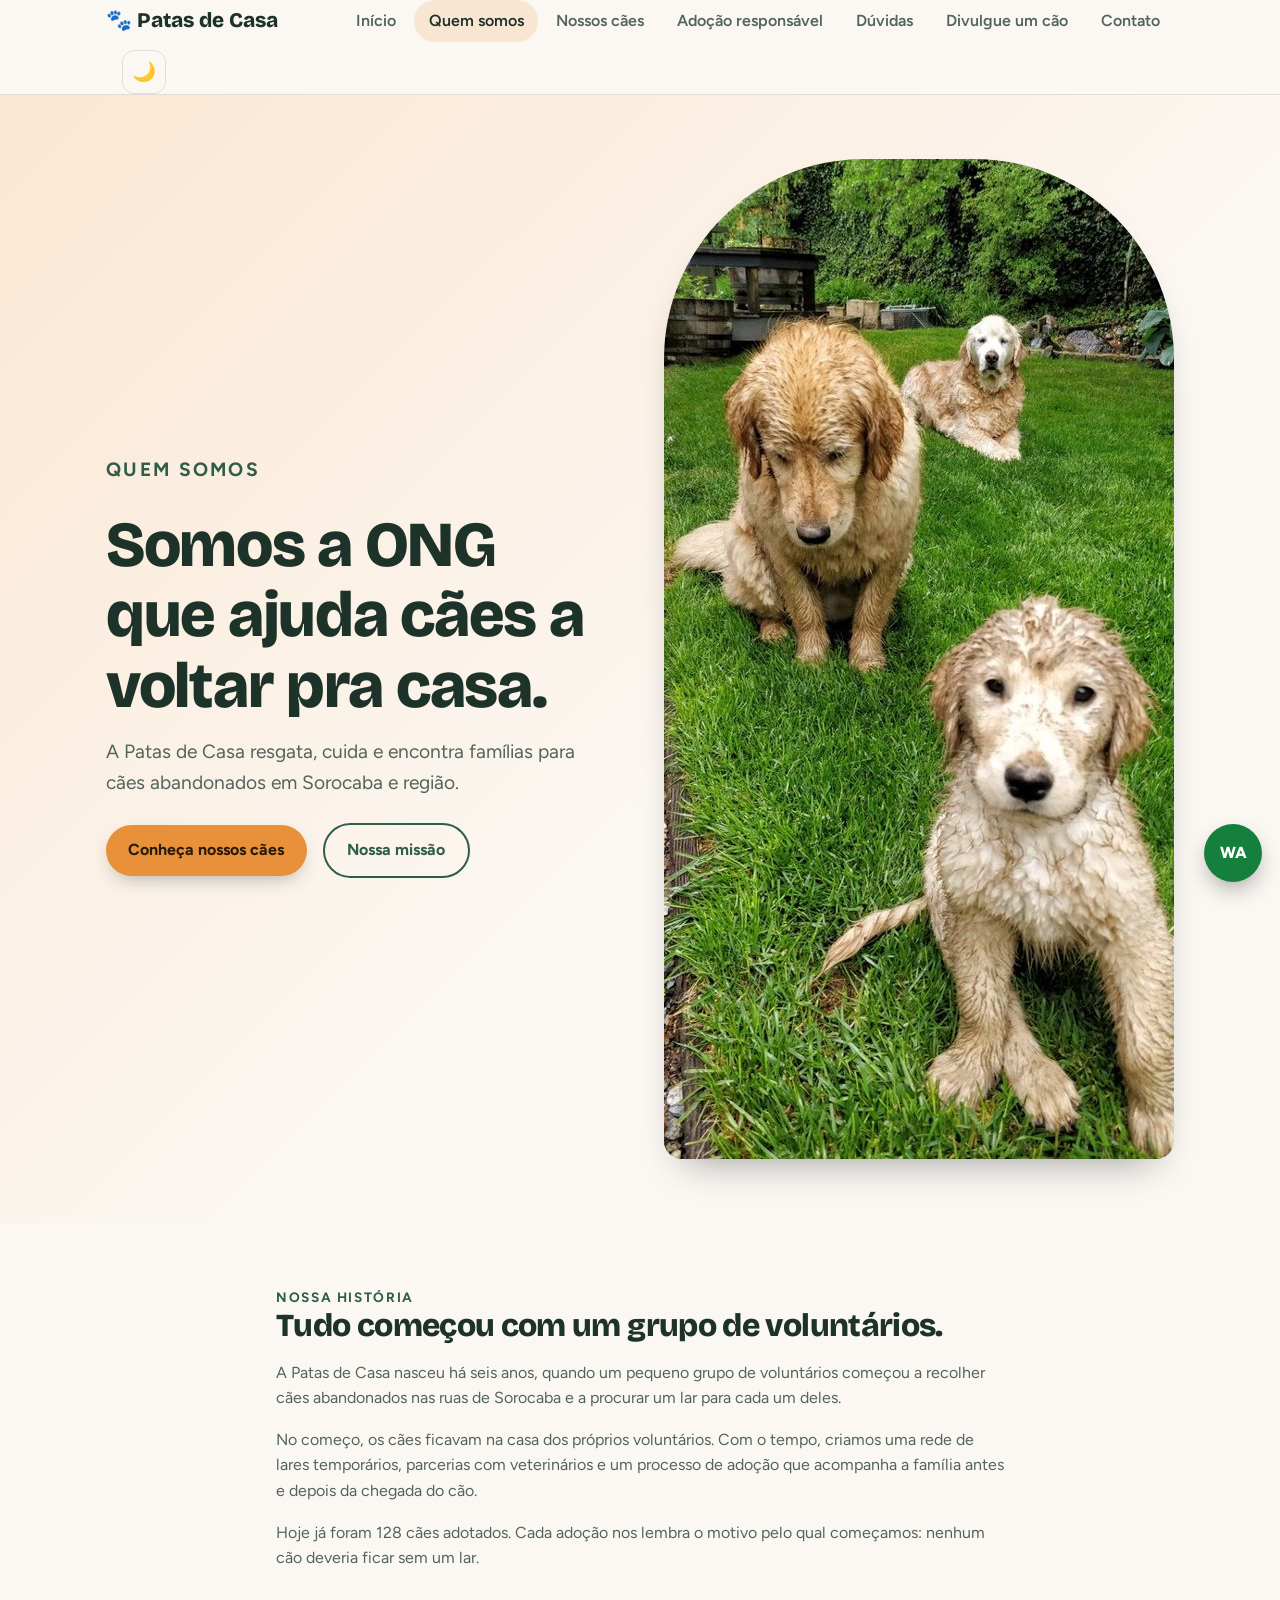
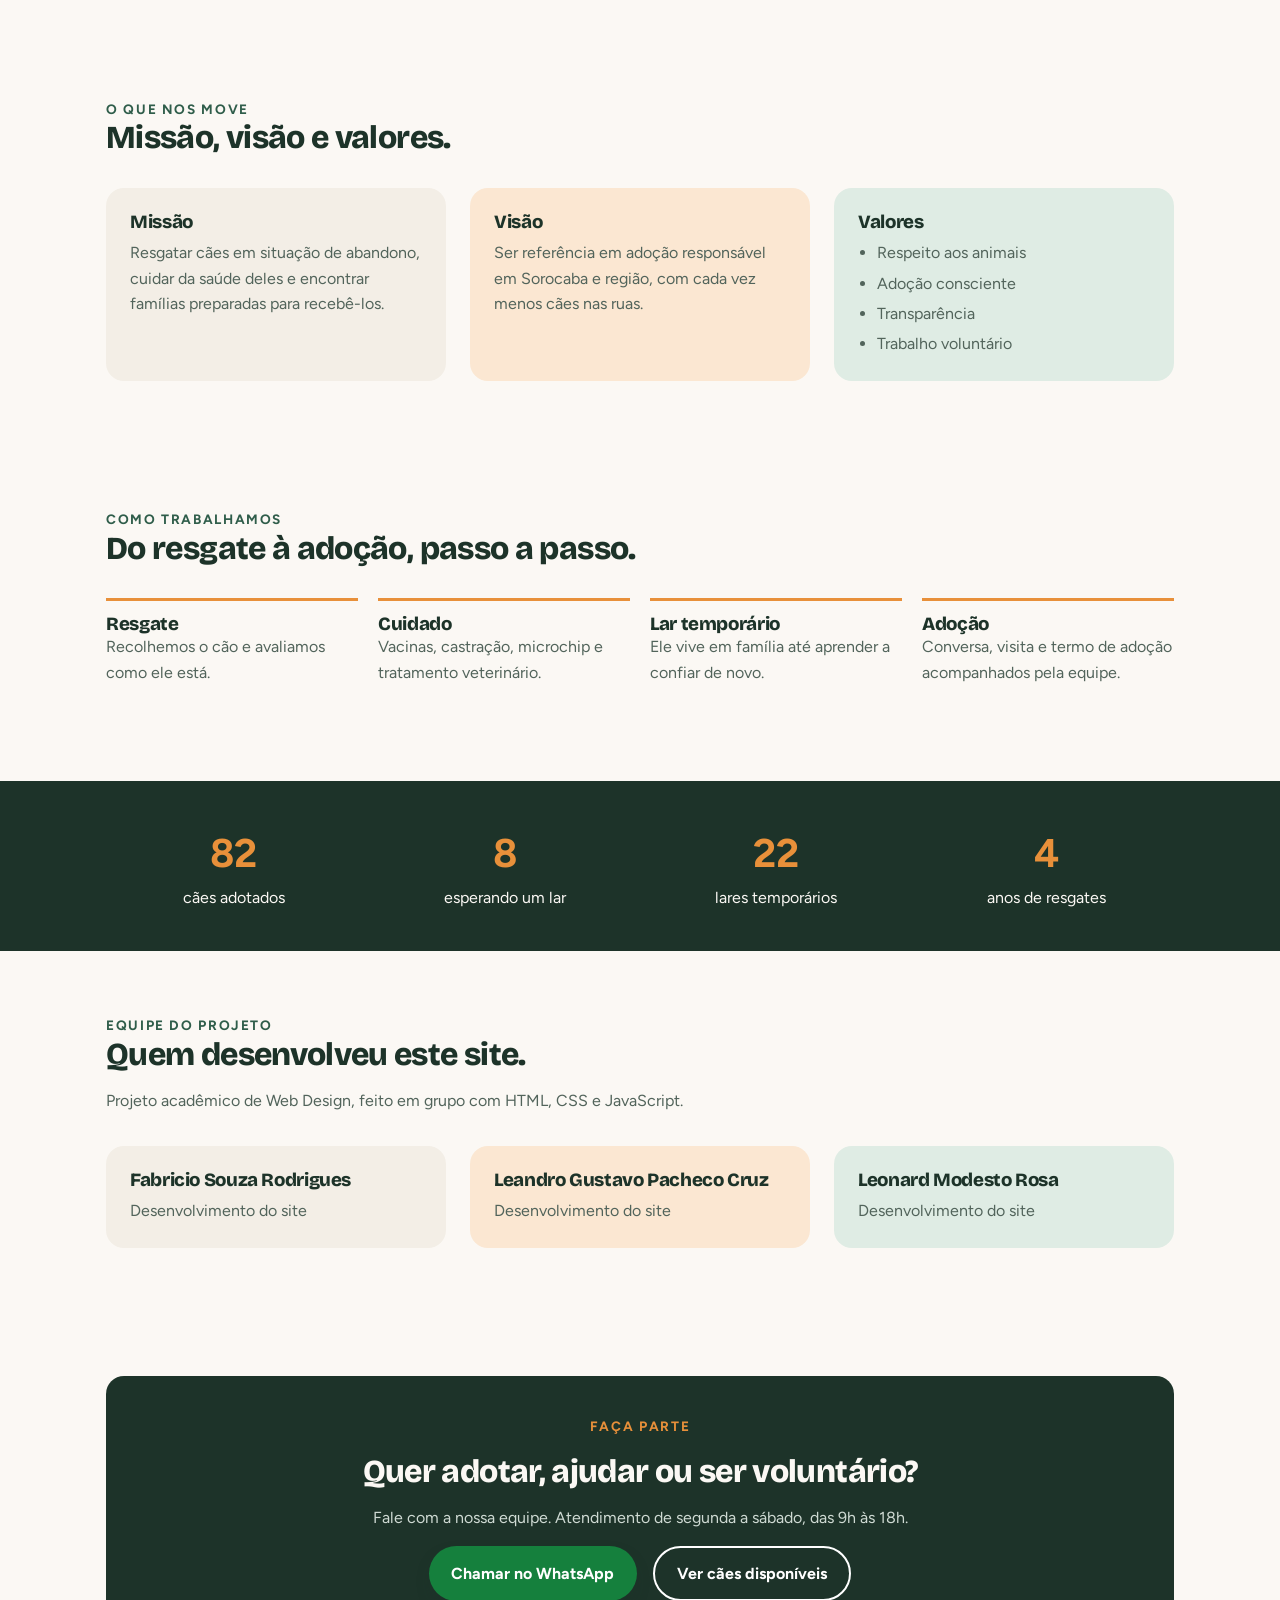
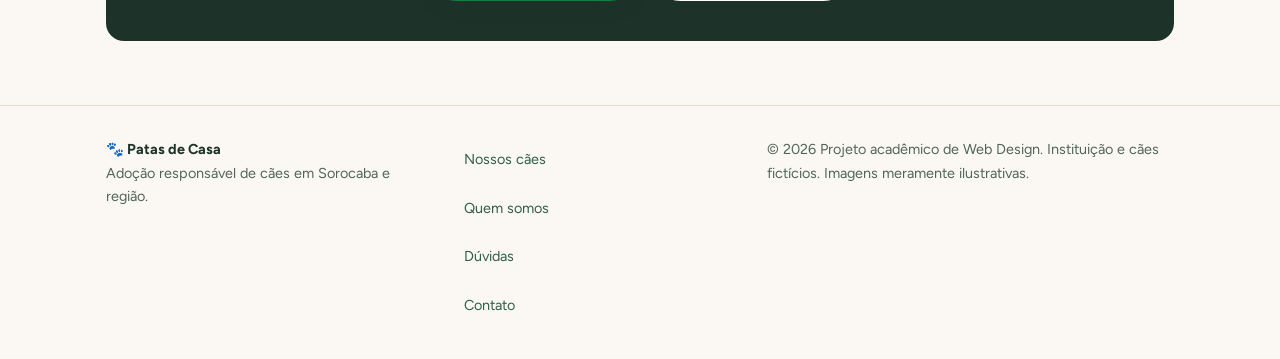
==== commit 06f182d8: "1.7.4 - Add foto de maior resolucao no Quem somos" ====
--- a/quem-somos.html
+++ b/quem-somos.html
@@ -10,6 +10,7 @@
   <title>Quem somos | Patas de Casa</title>
   <meta name="description" content="Conheça a Patas de Casa: nossa história, missão, visão, valores e como resgatamos e damos um lar a cães em Sorocaba e região.">
   <link rel="preconnect" href="https://fonts.googleapis.com">
+  <link rel="preconnect" href="https://fonts.gstatic.com" crossorigin>
   <link rel="stylesheet" href="https://fonts.googleapis.com/css2?family=Bricolage+Grotesque:wght@800&family=Figtree:wght@400;600;700&display=swap">
   <!-- CSS externo: o mesmo arquivo do index.html. -->
   <link rel="stylesheet" href="style.css">
@@ -55,7 +56,8 @@
           <a class="btn btn-outline" href="#missao">Nossa missão</a>
         </div>
       </div>
-      <img src="img/hero-brincando.jpg" alt="Dois filhotes de beagle brincando na grama">
+      <!-- Foto de maior resolução do projeto (750x1000), a mesma da página inicial: o navegador reaproveita do cache. -->
+      <img src="img/hero-principal.jpg" alt="Cães de pelo claro deitados em um gramado verde" width="750" height="1000" fetchpriority="high" decoding="async">
     </div>
   </section>
 
